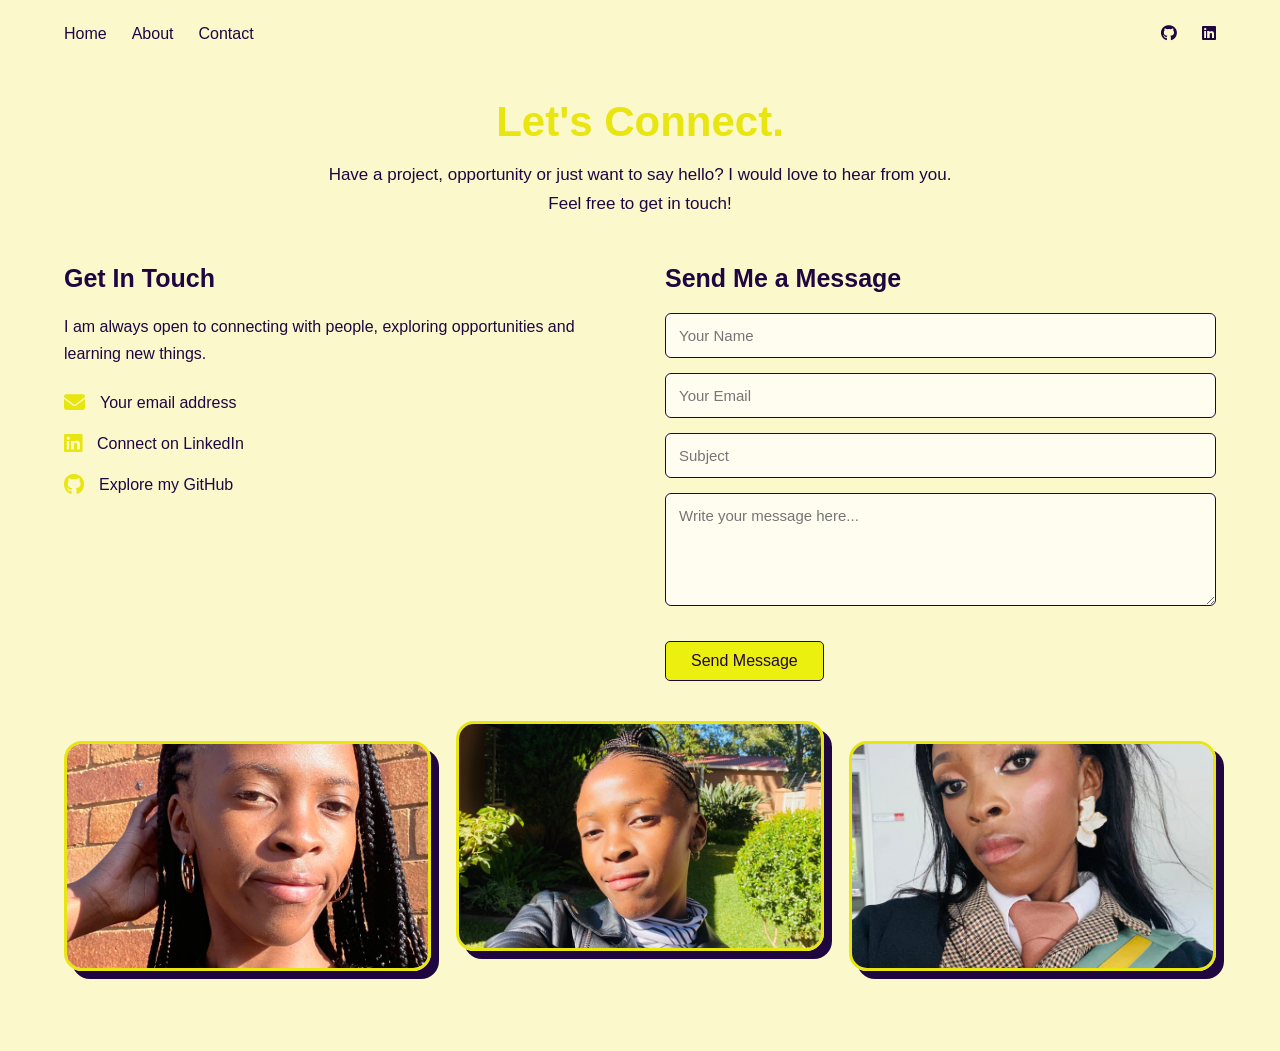
==== contact.html @ 39dd1955 "Initial commit - Princess Portfolio" ====
<!DOCTYPE html>
<html lang="en">
<head>
    <meta charset="UTF-8">
    <meta name="viewport" content="width=device-width, initial-scale=1.0">
    <title>Contact | Princess Tau</title>

    <link rel="stylesheet" href="style.css">

    <!-- Font Awesome Icons -->
    <link rel="stylesheet"
        href="https://cdnjs.cloudflare.com/ajax/libs/font-awesome/6.4.0/css/all.min.css">
</head>

<body>

    <div class="container">

        <!-- NAVBAR -->
        <nav class="nav">
            <div class="nav-bar">

                <ul class="nav-links">
                    <li><a href="index.html">Home</a></li>
                    <li><a href="about.html">About</a></li>
                    <li><a href="contact.html">Contact</a></li>
                </ul>

                <ul class="social-icons">
                    <li>
                        <a href="https://github.com/princess2002246" target="_blank">
                            <i class="fab fa-github"></i>
                        </a>
                    </li>

                    <li>
                        <a href="https://www.linkedin.com/in/princess-tau-18b162250/"
                            target="_blank">
                            <i class="fab fa-linkedin"></i>
                        </a>
                    </li>
                </ul>

            </div>
        </nav>

        <!-- CONTACT SECTION -->
        <section class="contact-page">

            <div class="contact-heading">
                <h1>Let's Connect.</h1>

                <p>
                    Have a project, opportunity or just want to say hello?
                    I would love to hear from you. Feel free to get in touch!
                </p>
            </div>

            <!-- CONTACT DETAILS -->
            <div class="contact-content">

                <div class="contact-info">

                    <h2>Get In Touch</h2>

                    <p>
                        I am always open to connecting with people,
                        exploring opportunities and learning new things.
                    </p>

                    <div class="contact-detail">
                        <i class="fas fa-envelope"></i>
                        <span>Your email address</span>
                    </div>

                    <div class="contact-detail">
                        <i class="fab fa-linkedin"></i>
                        <a href="https://www.linkedin.com/in/princess-tau-18b162250/"
                            target="_blank">Connect on LinkedIn</a>
                    </div>

                    <div class="contact-detail">
                        <i class="fab fa-github"></i>
                        <a href="https://github.com/princess2002246"
                            target="_blank">Explore my GitHub</a>
                    </div>

                </div>

                <!-- CONTACT FORM -->
                <div class="contact-form">

                    <h2>Send Me a Message</h2>

                    <form action="#" method="post">

                        <input type="text" placeholder="Your Name" required>

                        <input type="email" placeholder="Your Email" required>

                        <input type="text" placeholder="Subject">

                        <textarea placeholder="Write your message here..."
                            rows="5" required></textarea>

                        <button type="submit" class="button">
                            Send Message
                        </button>

                    </form>

                </div>

            </div>

            <!-- DECORATIVE PICTURES -->
            <div class="contact-gallery">

                <div class="gallery-image">
                    <img src="./assets/641588182_2083324929156434_8004047043800585099_n.jpg"
                        alt="Modern creative workspace">
                </div>

                <div class="gallery-image">
                    <img src="./assets/674925512_2131438701011723_4747925434626942633_n.jpg"
                        alt="People working together">
                </div>

                <div class="gallery-image">
                    <img src="./assets/IMG_2005.JPEG"
                        alt="Technology and digital workspace">
                </div>

            </div>

        </section>

        

    </div>

</body>
</html>
---- style.css ----
/* GENERAL STYLING */
* {
    margin: 0;
    padding: 0;
    box-sizing: border-box;
    font-family: Arial, sans-serif;
}

body {
    background-color: #FBF8CC;
}

.container {
    max-width: 1200px;
    width: 90%;
    margin: 0 auto;
}

/* NAVBAR */
.nav {
    width: 100%;
    padding: 25px 0;
    color: hsl(266, 83%, 14%);
}

.nav-bar {
    display: flex;
    justify-content: space-between;
    align-items: center;
    width: 100%;
}

.nav-bar a {
    text-decoration: none;
    color: hsl(266, 83%, 14%);
}

.nav-bar a:hover {
    color: hsl(59, 86%, 49%);
    transition: 0.3s ease-in-out;
}

.nav-links,
.social-icons {
    list-style: none;
    display: flex;
    align-items: center;
    gap: 25px;
}

.nav-links li,
.social-icons li {
    cursor: pointer;
}

/* HERO SECTION */
.hero {
    display: flex;
    justify-content: space-between;
    align-items: center;
    gap: 40px;
    min-height: 450px;
    width: 100%;
}

.hero-title {
    flex: 1;
    font-size: 36px;
    text-align: left;
    color: hsl(266, 83%, 14%);
    padding: 20px 0;
    margin: 0;
}

.hero-title h1 {
    font-size: 65px;
    margin: 15px 0;
}

/* RESUME BUTTON */
.button {
    display: inline-block;
    padding: 10px 25px;
    margin-top: 20px;
    background-color: hsl(61, 88%, 50%);
    text-decoration: none;
    font-family: Arial, sans-serif;
    color: hsl(266, 83%, 14%);
    border-radius: 5px;
    border: 1px solid hsl(266, 83%, 14%);
    cursor: pointer;
}

/* HOME PROFILE IMAGE */
.hero-image {
    flex: 1;
    display: flex;
    justify-content: flex-end;
    align-items: center;
}

.hero-image img {
    width: 350px;
    height: 350px;
    border-radius: 50%;
    object-fit: cover;
    object-position: center;
    margin: 0;
    padding: 0;
}

/* ABOUT PAGE */
.about-page {
    width: 100%;
    margin-top: 30px;
    padding: 20px 0;
    text-align: left;
    color: hsl(266, 83%, 14%);
}

.about-page h1 {
    font-size: 40px;
    margin-bottom: 15px;
    color: hsl(59, 86%, 49%);
}

/* ABOUT IMAGE AND TEXT CONTAINER */
.about-image {
    display: flex;
    flex-direction: row;
    align-items: flex-start;
    justify-content: flex-start;
    gap: 35px;
    width: 100%;
    margin-top: 30px;
    padding: 20px 0;
}

/* ABOUT PROFILE IMAGE */
.about-photo {
    flex: 0 0 35%;
    max-width: 350px;
}

.about-photo img {
    width: 100%;
    height: 400px;
    object-fit: cover;
    object-position: center;
    border-radius: 15px;
    display: block;
    margin: 0;
    padding: 0;
}

/* ABOUT TEXT */
.about-text {
    flex: 1;
    min-width: 0;
    text-align: left;
    color: hsl(266, 83%, 14%);
    padding: 0;
    margin: 0;
}

/* TIMELINE */
.timeline-item {
    margin-bottom: 25px;
}

.about-textH {
    font-size: 23px;
    font-weight: 700;
    margin-bottom: 10px;
    color: hsl(266, 83%, 14%);
}

.about-text p {
    font-size: 16px;
    line-height: 1.7;
    font-family: Arial, sans-serif;
    margin: 0;
    color: hsl(266, 83%, 14%);
}

/* RESPONSIVE DESIGN - TABLETS AND MOBILE */
@media (max-width: 768px) {

    /* NAVBAR */
    .nav-bar {
        gap: 20px;
        flex-wrap: wrap;
    }

    .nav-links,
    .social-icons {
        gap: 15px;
    }

    /* HOME PAGE */
    .hero {
        flex-direction: column;
        text-align: center;
        padding: 30px 0;
    }

    .hero-title {
        text-align: center;
        font-size: 28px;
    }

    .hero-title h1 {
        font-size: 48px;
    }

    .hero-image {
        justify-content: center;
    }

    .hero-image img {
        width: 260px;
        height: 260px;
    }

    /* ABOUT PAGE */
    .about-page {
        padding: 5px 0;
    }

    .about-image {
        flex-direction: column;
        align-items: center;
        gap: 25px;
    }

    .about-photo {
        flex: none;
        width: 100%;
    }

    .about-photo img {
        width: 260px;
        height: 300px;
        margin: 0 auto;
    }

    .about-text {
        width: 100%;
    }

    .about-textH {
        font-size: 21px;
    }

    .about-text p {
        font-size: 15px;
    }
}

/* --- For contact page --- */


.contact-page {
    width: 100%;
    padding: 30px 0;
    color: hsl(266, 83%, 14%);
}

.contact-heading {
    text-align: center;
    margin-bottom: 45px;
}

.contact-heading h1 {
    font-size: 42px;
    color: hsl(59, 86%, 49%);
    margin-bottom: 15px;
}

.contact-heading p {
    font-size: 17px;
    line-height: 1.7;
    max-width: 650px;
    margin: 0 auto;
}


.contact-content {
    display: flex;
    justify-content: space-between;
    align-items: flex-start;
    gap: 50px;
    margin-bottom: 60px;
}

.contact-info,
.contact-form {
    flex: 1;
}

.contact-info h2,
.contact-form h2 {
    font-size: 25px;
    margin-bottom: 20px;
}

.contact-info p {
    line-height: 1.7;
    margin-bottom: 25px;
}

.contact-detail {
    display: flex;
    align-items: center;
    gap: 15px;
    margin-bottom: 20px;
    font-size: 16px;
}

.contact-detail i {
    color: hsl(59, 86%, 49%);
    font-size: 21px;
}

.contact-detail a {
    color: hsl(266, 83%, 14%);
    text-decoration: none;
}


.contact-form form {
    display: flex;
    flex-direction: column;
    gap: 15px;
}

.contact-form input,
.contact-form textarea {
    width: 100%;
    padding: 13px;
    border: 1px solid hsl(266, 83%, 14%);
    border-radius: 6px;
    background-color: #fffdf0;
    font-size: 15px;
    outline: none;
}

.contact-form input:focus,
.contact-form textarea:focus {
    border: 2px solid hsl(59, 86%, 49%);
}

.contact-form textarea {
    resize: vertical;
}

.contact-form .button {
    font-size: 16px;
    width: fit-content;
}


.contact-gallery {
    display: flex;
    justify-content: center;
    align-items: center;
    gap: 25px;
    margin: 50px 0;
}

.gallery-image {
    flex: 1;
    height: 230px;
    overflow: hidden;
    border-radius: 18px;
    border: 3px solid hsl(59, 86%, 49%);
    box-shadow: 8px 8px 0px hsl(266, 83%, 14%);
    transition: transform 0.3s ease;
}

.gallery-image:nth-child(2) {
    transform: translateY(-20px);
}

.gallery-image:hover {
    transform: translateY(-10px) scale(1.03);
}

.gallery-image img {
    width: 100%;
    height: 100%;
    object-fit: cover;
}


.contact-footer {
    text-align: center;
    padding: 25px 0;
    color: hsl(266, 83%, 14%);
    font-size: 14px;
}


@media (max-width: 768px) {

    .contact-heading h1 {
        font-size: 34px;
    }

    .contact-content {
        flex-direction: column;
        gap: 35px;
    }

    .contact-info,
    .contact-form {
        width: 100%;
    }

    .contact-gallery {
        flex-direction: column;
        gap: 30px;
    }

    .gallery-image {
        width: 100%;
        height: 220px;
    }

    .gallery-image:nth-child(2) {
        transform: none;
    }
}
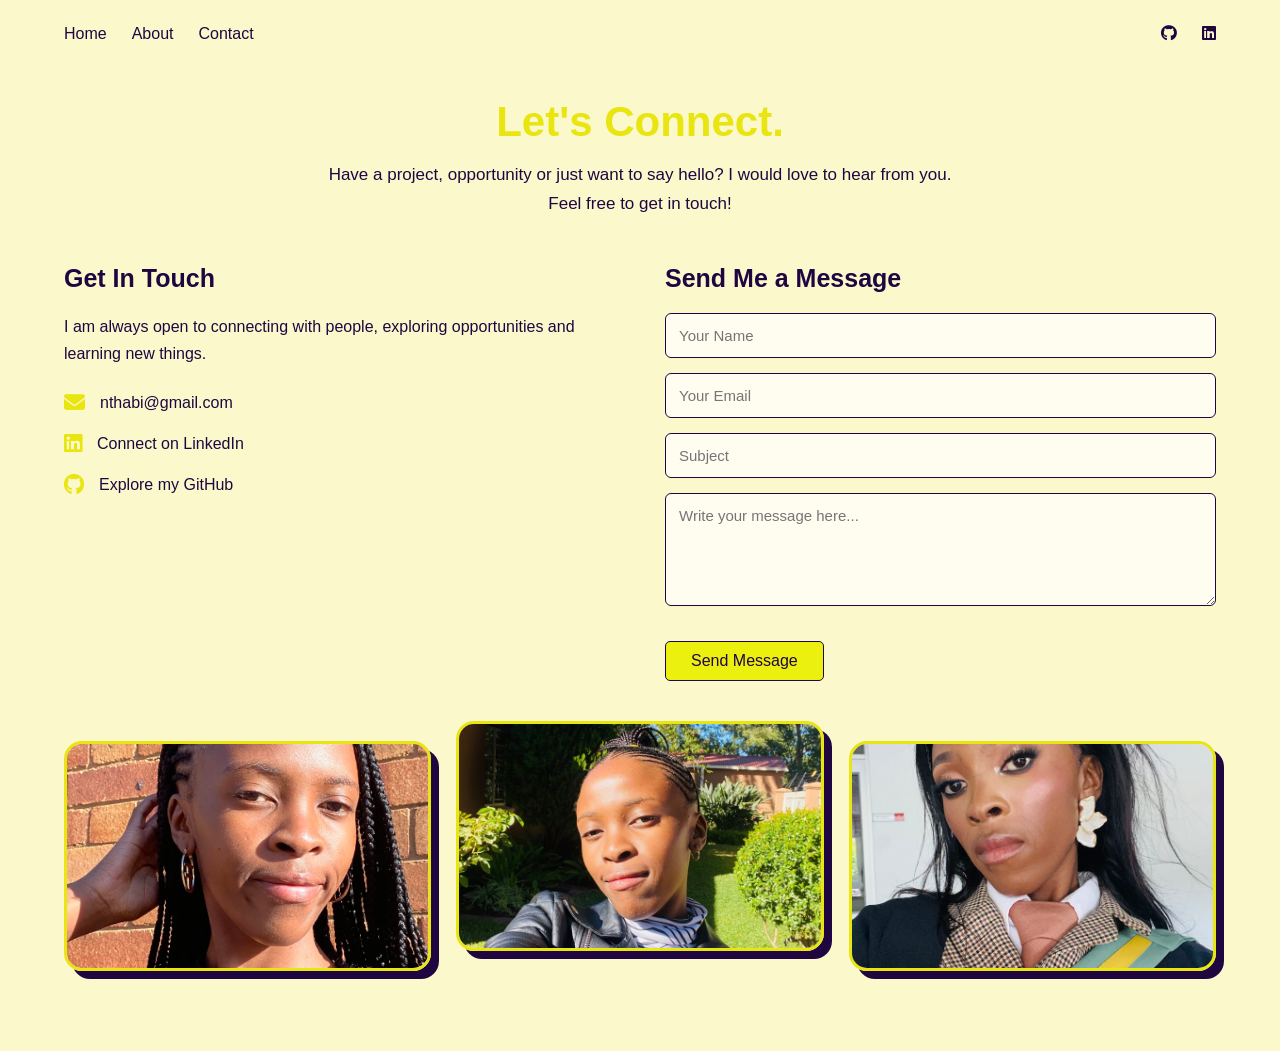
==== commit a2718e18: "Initial commit - Princess Portfolio" ====
--- a/contact.html
+++ b/contact.html
@@ -8,7 +8,6 @@
 
     <link rel="stylesheet" href="style.css">
 
-    <!-- Font Awesome Icons -->
     <link rel="stylesheet"
         href="https://cdnjs.cloudflare.com/ajax/libs/font-awesome/6.4.0/css/all.min.css">
 </head>
@@ -17,7 +16,7 @@
 
     <div class="container">
 
-        <!-- NAVBAR -->
+        
         <nav class="nav">
             <div class="nav-bar">
 
@@ -45,7 +44,7 @@
             </div>
         </nav>
 
-        <!-- CONTACT SECTION -->
+        
         <section class="contact-page">
 
             <div class="contact-heading">
@@ -57,7 +56,7 @@
                 </p>
             </div>
 
-            <!-- CONTACT DETAILS -->
+            
             <div class="contact-content">
 
                 <div class="contact-info">
@@ -71,7 +70,7 @@
 
                     <div class="contact-detail">
                         <i class="fas fa-envelope"></i>
-                        <span>Your email address</span>
+                        <span>nthabi@gmail.com</span>
                     </div>
 
                     <div class="contact-detail">
@@ -88,7 +87,7 @@
 
                 </div>
 
-                <!-- CONTACT FORM -->
+                
                 <div class="contact-form">
 
                     <h2>Send Me a Message</h2>
